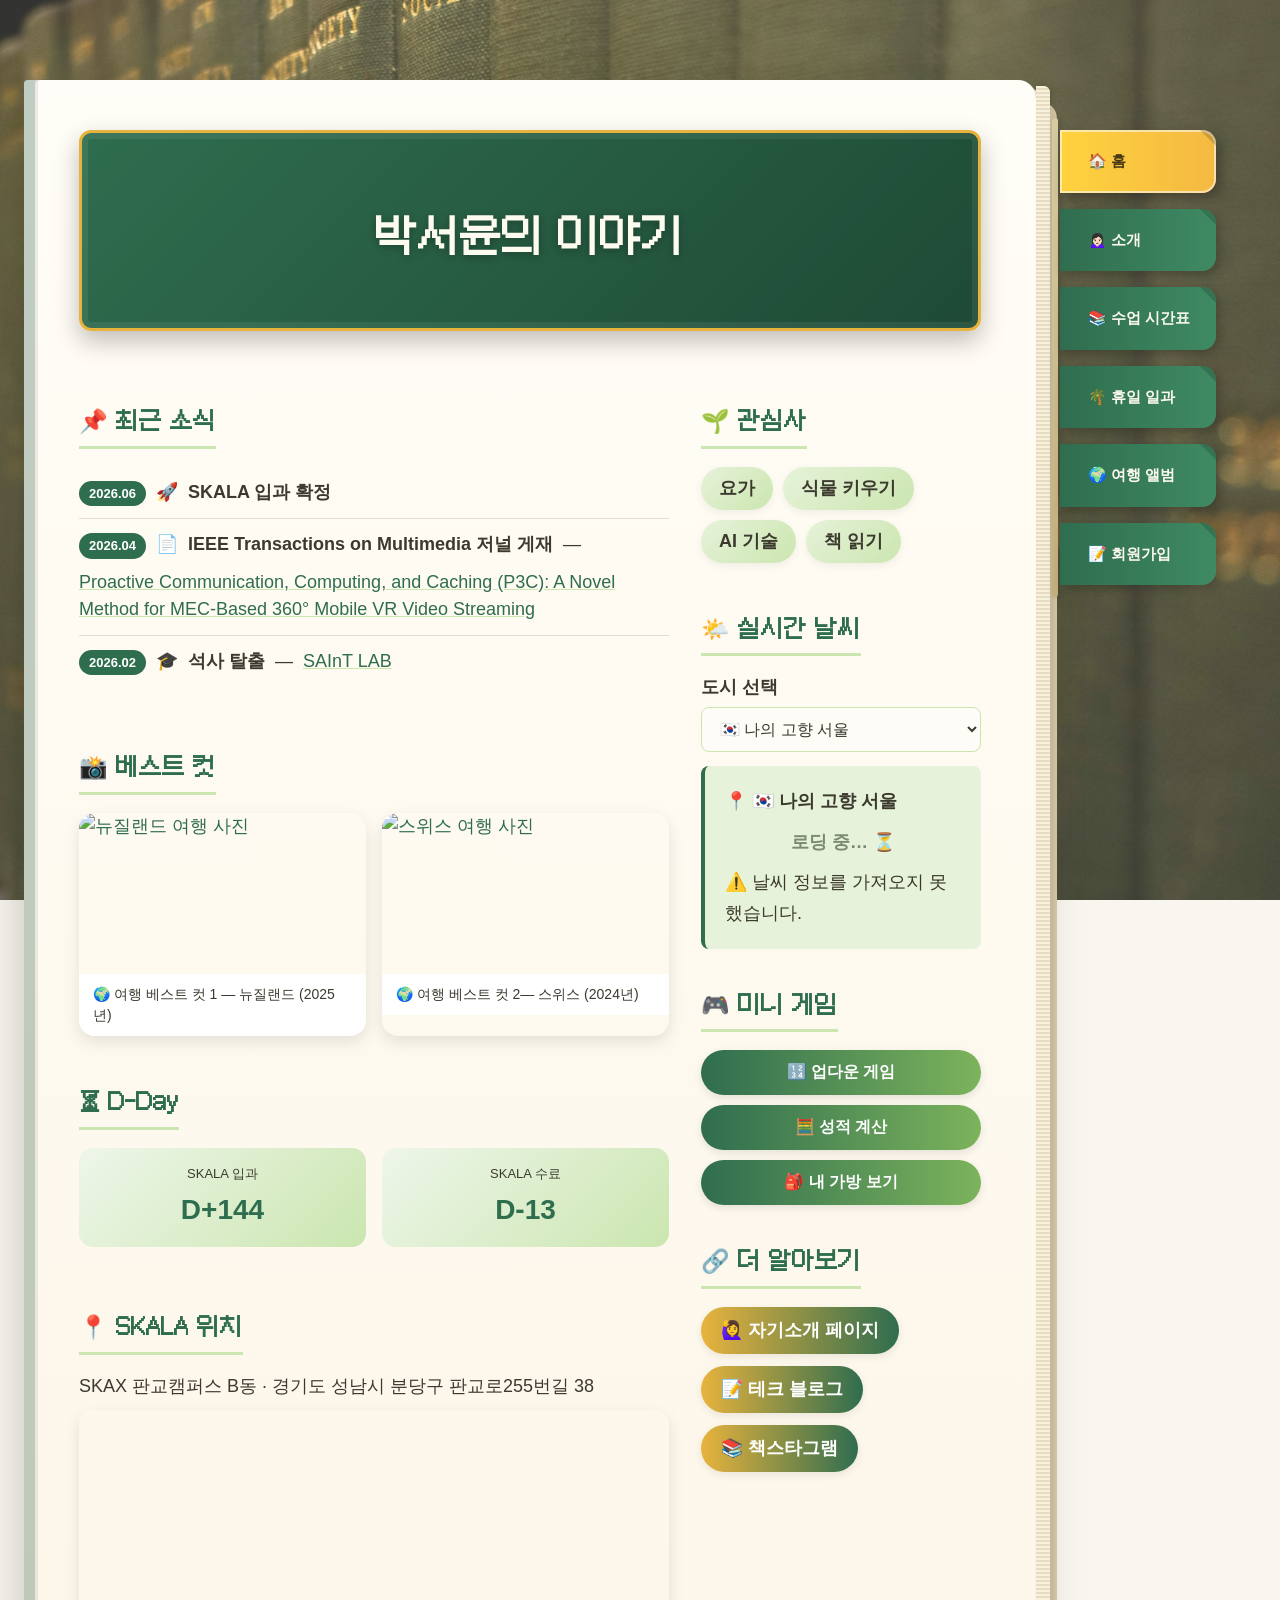
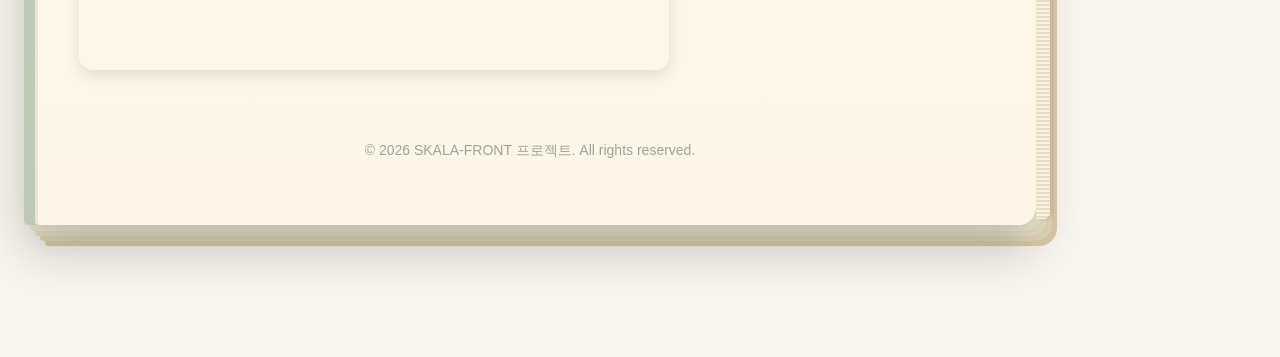
==== html/index.html @ e91c3611 "FEAT" ====
<!DOCTYPE html>
<html lang="ko">
<head>
    <meta charset="UTF-8">
    <meta name="viewport" content="width=device-width, initial-scale=1.0">
    <title>박서윤의 이야기</title>
    <link rel="stylesheet" href="../css/style.css">
</head>
<body>
    <div class="container">
        <div class="book">
            <header class="hub-header book-cover">
                <h1>박서윤의 이야기</h1>
            </header>

            <nav class="book-index">
                <a href="index.html" class="book-tab tab-home active">🏠 홈</a>
                <a href="myProfile.html" class="book-tab">🙍🏻‍♀️ 소개</a>
                <a href="myClass.html" class="book-tab">📚 수업 시간표</a>
                <a href="myHoliday.html" class="book-tab">🌴 휴일 일과</a>
                <a href="myTrip.html" class="book-tab">🌍 여행 앨범</a>
                <a href="signUp.html" class="book-tab">📝 회원가입</a>
            </nav>

        <div class="hub-layout">
            <main class="hub-main">
                <h2>📌 최근 소식</h2>
                <ul class="news-list">
                    <li><span class="news-date">2026.06</span> 🚀 <b>SKALA 입과 확정</b></li>
                    <li><span class="news-date">2026.04</span> 📄 <b>IEEE Transactions on Multimedia 저널 게재</b> — <a href="https://ieeexplore.ieee.org/document/11498430" target="_blank" rel="noopener noreferrer">Proactive Communication, Computing, and Caching (P3C): A Novel Method for MEC-Based 360° Mobile VR Video Streaming</a></li>
                    <li><span class="news-date">2026.02</span> 🎓 <b>석사 탈출</b> — <a href="https://sites.google.com/view/saintlab/home?pli=1" target="_blank" rel="noopener noreferrer">SAInT LAB</a></li>
                </ul>

                <h2>📸 베스트 컷</h2>
                <div class="best-shot-row">
                    <a class="best-shot" href="myTrip.html">
                        <img src="../media/newzeland1.jpeg" alt="뉴질랜드 여행 사진">
                        <span>🌍 여행 베스트 컷 1 — 뉴질랜드 (2025년)</span>
                    </a>
                    <a class="best-shot" href="myTrip.html">
                        <img src="../media/swiss1.jpeg" alt="스위스 여행 사진">
                        <span>🌍 여행 베스트 컷 2— 스위스 (2024년)</span>
                    </a>
                </div>

                <h2>⏳ D-Day</h2>
                <div class="dday-row">
                    <div class="dday-card">
                        <span class="dday-label">SKALA 입과</span>
                        <span class="dday-value" id="dday-start">D+9</span>
                    </div>
                    <div class="dday-card">
                        <span class="dday-label">SKALA 수료</span>
                        <span class="dday-value" id="dday-end">D-148</span>
                    </div>
                </div>

                <h2>📍 SKALA 위치</h2>
                <p class="map-address">SKAX 판교캠퍼스 B동 · 경기도 성남시 분당구 판교로255번길 38</p>
                <div class="map-embed">
                    <iframe src="https://www.google.com/maps/embed?pb=!1m5!3m3!1m2!1s0x357ca7005fecdc9b%3A0xff5ba1946c3c7e22!2zU0sgQVgg7YyQ6rWQ7Lqg7Y287IqkIEI!5e0!3m2!1sko!2skr!4v1784791964083!5m2!1sko!2skr" allowfullscreen="" loading="lazy" referrerpolicy="strict-origin-when-cross-origin"></iframe>
                </div>
            </main>

            <aside class="hub-aside">
                <h2>🌱 관심사</h2>
                <ul class="interest-list">
                    <li>요가</li>
                    <li>식물 키우기</li>
                    <li>AI 기술</li>
                    <li>책 읽기</li>
                </ul>

                <section class="weather-widget">
                    <h2>🌤️ 실시간 날씨</h2>
                    <label for="citySelect">도시 선택</label>
                    <select id="citySelect">
                        <option value="0">🇰🇷 나의 고향 서울</option>
                        <option value="1">🇺🇸 오빠가 있는 시카고</option>
                        <option value="2">🇳🇿 아빠의 청춘이 담긴 뉴질랜드</option>
                    </select>
                    <div id="weather-box" class="notice-box"></div>
                </section>

                <section>
                    <h2>🎮 미니 게임</h2>
                    <div class="mini-game-buttons">
                        <button type="button" class="btn-submit" onclick="startUpDownGame()">🔢 업다운 게임</button>
                        <button type="button" class="btn-submit" onclick="startGrading()">🧮 성적 계산</button>
                        <button type="button" class="btn-submit" onclick="showMyBag()">🎒 내 가방 보기</button>
                    </div>
                </section>

                <h2>🔗 더 알아보기</h2>
                <ul class="link-list">
                    <li><a href="https://seoyunpark.notion.site/2026-SKALA-Seoyun-Park-3571bceb7ca6809a8219f3bc35f498f4?pvs=74" target="_blank" rel="noopener noreferrer">🙋‍♀️ 자기소개 페이지</a></li>
                    <li><a href="https://seoyunpark.notion.site/Seoyun-s-TechBlog-e49e630d8e004eb0978072c9383867eb" target="_blank" rel="noopener noreferrer">📝 테크 블로그</a></li>
                    <li><a href="https://www.instagram.com/book_ashley_dud/" target="_blank" rel="noopener noreferrer">📚 책스타그램</a></li>
                </ul>
            </aside>
        </div>

            <p class="page-footer">© 2026 SKALA-FRONT 프로젝트. All rights reserved.</p>
        </div>
    </div>

    <script src="../script/dday.js"></script>
    <script src="../script/upDown.js"></script>
    <script src="../script/grade.js"></script>
    <script src="../script/bag.js"></script>
    <script type="module" src="../script/realtimeInfo.js"></script>
    <script src="../script/pageTransition.js"></script>
</body>
</html>
---- css/style.css ----
/* ==========================================================================
공용 css
========================================================================== */
@import url('https://cdn.jsdelivr.net/gh/orioncactus/pretendard/dist/web/variable/pretendardvariable-dynamic-subset.css');

@font-face {
    font-family: "Mona12";
    src: url("fonts/Mona12.woff2") format("woff2");
    font-weight: 400;
    font-style: normal;
    font-display: swap;
}

@font-face {
    font-family: "Mona12";
    src: url("fonts/Mona12-Bold.woff2") format("woff2");
    font-weight: 700;
    font-style: normal;
    font-display: swap;
}

@font-face {
    font-family: "Mona12 Text KR";
    src: url("fonts/Mona12TextKR.woff2") format("woff2");
    font-weight: 400;
    font-style: normal;
    font-display: swap;
}

* {
    box-sizing: border-box;
}

body {
    position: relative;
    font-family: 'Pretendard Variable', 'Pretendard', sans-serif;
    line-height: 1.5;
    color: #3c3a2e;
    background-color: #f8f6ee;
    font-size: 18px;
    margin: 0;
    cursor: url("data:image/svg+xml,%3Csvg%20xmlns%3D%27http%3A//www.w3.org/2000/svg%27%20width%3D%2728%27%20height%3D%2728%27%3E%3Ctext%20x%3D%270%27%20y%3D%2722%27%20font-size%3D%2724%27%3E%F0%9F%8C%B1%3C/text%3E%3C/svg%3E") 20 20, auto;
}

body::before {
    content: "";
    position: fixed;
    inset: 0;
    z-index: -1;
    background:
        linear-gradient(rgba(248, 246, 238, 0.2), rgba(248, 246, 238, 0.2)),
        url("../media/background.jpg") center/cover no-repeat;
    filter: saturate(0.9);
}

a,
button,
label,
input,
select,
textarea,
input[type="submit"],
input[type="reset"] {
    cursor: url("data:image/svg+xml,%3Csvg%20xmlns%3D%27http%3A//www.w3.org/2000/svg%27%20width%3D%2728%27%20height%3D%2728%27%3E%3Ctext%20x%3D%270%27%20y%3D%2722%27%20font-size%3D%2724%27%3E%F0%9F%8C%B4%3C/text%3E%3C/svg%3E") 14 14, pointer;
}

.container {
    max-width: 1300px;
    margin: 0 auto;
    padding: 40px 24px 60px;
}

.is-hidden {
    display: none !important;
}

h1 {
    font-family: 'Mona12 Text KR', 'Mona12', 'Pretendard Variable', sans-serif;
    text-align: center;
    font-size: 42px;
    margin-bottom: 36px;
    background: linear-gradient(90deg, #e8b33d, #7cb35c, #2f6d4f);
    -webkit-background-clip: text;
    background-clip: text;
    color: transparent;
}

a {
    color: #2f6d4f;
    text-decoration: underline;
    text-decoration-color: #cbe6b0;
    transition: color 0.2s ease, text-decoration-color 0.2s ease;
}

a:hover {
    color: #1f4d38;
    text-decoration-color: #2f6d4f;
}

/* ==========================================================================
휴일 일정
   ========================================================================== */
.day-section {
    border-radius: 20px;
    padding: 28px 30px;
    margin-bottom: 28px;
    box-shadow: 0 6px 16px rgba(0, 0, 0, 0.08);
}

h2 {
    font-family: 'Mona12 Text KR', 'Mona12', 'Pretendard Variable', sans-serif;
    display: inline-block;
    font-size: 23px;
    color: #2f6d4f;
    border-bottom: 3px solid #cbe6b0;
    padding-bottom: 6px;
    margin-top: 40px;
    margin-bottom: 18px;
}

.day-section h2 {
    display: block;
    color: #3c3a2e;
    border-bottom: none;
    margin-top: 0;
    margin-bottom: 20px;
}

.section-morning {
    background: linear-gradient(135deg, #fdf6dc, #f3e8b8);
}

.section-afternoon {
    background: linear-gradient(135deg, #e6f2d9, #cbe6b0);
}

.section-evening {
    background: linear-gradient(135deg, #2f4a35, #1f3326);
    color: #f3f0e2;
}

.section-evening h2,
.section-evening u {
    color: #e8b33d;
}

/* ==========================================================================
   카드 내부 미니 타임라인
   ========================================================================== */
.timeline {
    position: relative;
    padding-left: 20px;
    border-left: 3px solid rgba(0, 0, 0, 0.15);
}

.section-evening .timeline {
    border-left-color: rgba(255, 255, 255, 0.3);
}

.timeline-item {
    position: relative;
    display: flex;
    flex-wrap: wrap;
    align-items: center;
    gap: 12px;
    margin: 0;
    padding: 10px 0;
}

.timeline-dot {
    position: absolute;
    left: -32px;
    width: 26px;
    height: 26px;
    border-radius: 50%;
    background-color: #f8f6ee;
    display: flex;
    align-items: center;
    justify-content: center;
    font-size: 14px;
    box-shadow: 0 0 0 2px rgba(0, 0, 0, 0.1);
}

.timeline-time {
    flex: 0 0 auto;
    background-color: rgba(255, 255, 255, 0.6);
    color: #3c3a2e;
    font-weight: bold;
    padding: 4px 12px;
    border-radius: 999px;
    font-size: 14px;
}

.section-evening .timeline-time {
    background-color: rgba(255, 255, 255, 0.15);
    color: #e8b33d;
}

.timeline-text {
    flex: 1 1 auto;
    min-width: 0;
}

.reveal-checkbox {
    position: absolute;
    opacity: 0;
    pointer-events: none;
}

.reveal-label {
    position: relative;
    display: inline-flex;
    flex-wrap: wrap;
    align-items: center;
    flex: 1 1 auto;
    min-width: 0;
    max-width: 100%;
    transition: color 0.3s ease;
}

.reveal-underline {
    position: absolute;
    left: 0;
    bottom: -4px;
    width: 100%;
    height: 8px;
    overflow: visible;
}

.reveal-underline-path {
    fill: none;
    stroke: #2f6d4f;
    stroke-width: 2;
    stroke-linecap: round;
    stroke-dasharray: 260;
    stroke-dashoffset: 260;
    transition: stroke-dashoffset 0.9s ease;
}

.reveal-checkbox:checked ~ .day-content .timeline .reveal-underline-path {
    stroke-dashoffset: 0;
}

.reveal-checkbox:checked ~ .day-content .timeline .reveal-label mark {
    color: #2f6d4f;
    font-weight: bold;
}

.day-content {
    display: flex;
    align-items: stretch;
    gap: 20px;
}

.day-main {
    flex: 1 1 auto;
    min-width: 0;
}

.reveal-arrow {
    flex: 1 1 auto;
    min-width: 40px;
    height: 20px;
    align-self: center;
    overflow: visible;
}

.reveal-arrow-line {
    fill: none;
    stroke: #2f6d4f;
    stroke-width: 3;
    stroke-linecap: round;
    stroke-dasharray: 6 5;
    clip-path: inset(0 100% 0 0);
    transition: clip-path 0.9s ease;
    transition-delay: 0.9s;
}

.reveal-arrow-head {
    fill: #2f6d4f;
    opacity: 0;
    transform: scale(0.4);
    transform-origin: 76px 10px;
    transition: opacity 0.3s ease, transform 0.3s ease;
    transition-delay: 1.8s;
}

.reveal-checkbox:checked ~ .day-content .timeline .reveal-arrow-line {
    clip-path: inset(0 0% 0 0);
}

.reveal-checkbox:checked ~ .day-content .timeline .reveal-arrow-head {
    opacity: 1;
    transform: scale(1);
}

.reveal-photo-wrap {
    position: relative;
    flex: 0 0 240px;
    display: flex;
    flex-direction: column;
    gap: 10px;
}

.polaroid-frame {
    display: flex;
    flex: 1 1 0;
    min-width: 0;
    min-height: 0;
    background-color: #fff;
    padding: 8px 8px 20px;
    border-radius: 3px;
    box-shadow: 0 6px 14px rgba(0, 0, 0, 0.2);
}

.reveal-photo {
    display: block;
    flex: 1 1 auto;
    width: 100%;
    height: 100%;
    min-width: 0;
    min-height: 0;
    object-fit: cover;
    filter: blur(12px);
    opacity: 0.7;
    transition: filter 0.5s ease, opacity 0.5s ease;
}

.reveal-checkbox:checked ~ .day-content .reveal-photo-wrap .reveal-photo {
    filter: blur(0);
    opacity: 1;
}

.section-evening .reveal-photo-wrap {
    flex: 0 0 340px;
    flex-direction: row;
}

.reveal-photo-hint {
    position: absolute;
    inset: 0;
    display: flex;
    align-items: center;
    justify-content: center;
    background-color: rgba(0, 0, 0, 0.25);
    color: #fff;
    font-weight: bold;
    font-size: 14px;
    transition: opacity 0.4s ease;
}

.reveal-checkbox:checked ~ .day-content .reveal-photo-wrap .reveal-photo-hint {
    opacity: 0;
    pointer-events: none;
}

mark {
    background-color: #f2d98a;
    color: #3c3a2e;
    padding: 2px 6px;
    border-radius: 6px;
}

.page-footer {
    color: #9aa693;
    font-size: 14px;
    margin-top: 70px;
    text-align: center;
}

.notice-box {
    background-color: #e6f2d9;
    border-left: 4px solid #2f6d4f;
    border-radius: 8px;
    padding: 16px 20px;
    line-height: 1.7;
    color: #3c3a2e;
}

.notice-box p {
    margin: 4px 0;
}

.weather-widget label {
    display: block;
    margin-bottom: 6px;
    font-weight: bold;
}

.weather-widget select {
    margin-bottom: 14px;
    font-family: 'Pretendard Variable', 'Pretendard', sans-serif;
}

.weather-widget #weather-box {
    font-family: 'Pretendard Variable', 'Pretendard', sans-serif;
}

.weather-loading {
    font-family: 'Pretendard Variable', 'Pretendard', sans-serif;
    font-weight: bold;
    color: #7c8a74;
    text-align: center;
    padding: 6px 0;
}

/* ==========================================================================
   프로필 페이지
   ========================================================================== */
.lead {
    text-align: center;
    color: #7c8a74;
    margin-bottom: 10px;
}

.profile-layout {
    display: flex;
    align-items: flex-start;
    gap: 40px;
}

.profile-sidebar {
    flex: 0 0 280px;
    position: sticky;
    top: 24px;
}

.profile-sidebar h2 {
    font-size: 19px;
    margin-top: 30px;
}

.profile-main {
    flex: 1 1 auto;
    min-width: 0;
}

.profile-photo {
    display: block;
    width: 260px;
    height: 260px;
    object-fit: cover;
    border-radius: 50%;
    margin: 0 auto 24px;
    border: 6px solid #fff;
    box-shadow: 0 8px 20px rgba(0, 0, 0, 0.14);
}

.education-list dt {
    display: inline-block;
    font-size: 14px;
    font-weight: bold;
    color: #fff;
    background-color: #2f6d4f;
    padding: 4px 12px;
    border-radius: 999px;
    margin-top: 18px;
}

.education-list dd {
    margin: 8px 0 0;
    padding: 12px 16px;
    background-color: #eef6ea;
    border-left: 4px solid #2f6d4f;
    border-radius: 8px;
    color: #3c3a2e;
}

.link-list {
    list-style: none;
    display: flex;
    flex-wrap: wrap;
    gap: 12px;
    padding: 0;
    margin: 0 0 10px;
}

.link-list a {
    display: inline-block;
    padding: 10px 20px;
    border-radius: 999px;
    background: linear-gradient(90deg, #e8b33d, #2f6d4f);
    color: #fff;
    font-weight: bold;
    text-decoration: none;
    box-shadow: 0 3px 8px rgba(0, 0, 0, 0.08);
    transition: opacity 0.2s ease, transform 0.2s ease;
}

.link-list a:hover {
    opacity: 0.9;
    transform: translateY(-2px);
}

.food-list {
    list-style: none;
    display: flex;
    flex-wrap: wrap;
    gap: 10px;
    padding: 0;
    margin: 0 0 10px;
}

.food-list li {
    background: linear-gradient(135deg, #fdf3d8, #f5e2a8);
    padding: 8px 18px;
    border-radius: 999px;
    font-weight: bold;
    box-shadow: 0 3px 8px rgba(0, 0, 0, 0.06);
}

.interest-list {
    list-style: none;
    display: flex;
    flex-wrap: wrap;
    gap: 10px;
    padding: 0;
    margin: 0 0 10px;
}

.interest-list li {
    background: linear-gradient(135deg, #e6f2d9, #cbe6b0);
    padding: 8px 18px;
    border-radius: 999px;
    font-weight: bold;
    box-shadow: 0 3px 8px rgba(0, 0, 0, 0.06);
}

.goal-list {
    list-style: none;
    counter-reset: goal-counter;
    padding: 0;
    margin: 0 0 10px;
}

.goal-list li {
    counter-increment: goal-counter;
    position: relative;
    padding: 12px 16px 12px 50px;
    margin-bottom: 10px;
    background: linear-gradient(135deg, #e6f2d9, #cbe6b0);
    border-radius: 14px;
    box-shadow: 0 3px 8px rgba(0, 0, 0, 0.06);
}

.goal-list li::before {
    content: counter(goal-counter);
    position: absolute;
    left: 14px;
    top: 50%;
    transform: translateY(-50%);
    width: 26px;
    height: 26px;
    border-radius: 50%;
    background-color: #2f6d4f;
    color: #fff;
    display: flex;
    align-items: center;
    justify-content: center;
    font-size: 14px;
    font-weight: bold;
}

.trait-list dt {
    font-size: 20px;
    font-weight: bold;
    color: #2f6d4f;
    margin-top: 18px;
}

.trait-list dd {
    margin: 6px 0 0;
    padding: 12px 16px;
    background-color: #eef6ea;
    border-left: 4px solid #2f6d4f;
    border-radius: 8px;
    color: #3c3a2e;
}

/* ==========================================================================
   강의 시간표 (table)
   ========================================================================== */
.table-wrap {
    overflow-x: auto;
    margin-bottom: 20px;
}

table {
    width: 100%;
    min-width: 560px;
    border-collapse: collapse;
    border-radius: 14px;
    overflow: hidden;
    box-shadow: 0 6px 16px rgba(0, 0, 0, 0.08);
}

thead th {
    background-color: #2f6d4f;
    color: #fff;
    padding: 14px;
    font-size: 16px;
}

tbody th {
    background-color: #eef6ea;
    color: #2f6d4f;
}

tbody td,
tbody th {
    padding: 14px;
    text-align: center;
    border: 1px solid #dce6d5;
}

tbody tr:nth-child(odd) {
    background-color: #ffffff;
}

/* 1분 = 1px 비율로 실제 강의 시간 길이만큼 행 높이를 배분 */
.duration-60 {
    height: 60px;
}

.duration-120 {
    height: 120px;
}

.duration-150 {
    height: 150px;
}

tbody tr:nth-child(even) {
    background-color: #f8f6ee;
}

.lunch-cell {
    background: linear-gradient(135deg, #fdf3d8, #f5e2a8);
    font-weight: bold;
}

.lecture-cell {
    background-color: #e6f2d9;
    font-weight: bold;
}

/* ==========================================================================
   회원가입 폼
   ========================================================================== */
fieldset {
    border: 1px solid #cbe6b0;
    border-radius: 14px;
    padding: 20px 24px;
    margin-bottom: 24px;
    background-color: #ffffff;
}

legend {
    padding: 0 10px;
    font-weight: bold;
    font-size: 18px;
    color: #2f6d4f;
}

fieldset p {
    margin: 14px 0;
}

form label {
    color: #3c3a2e;
}

input[type="text"],
input[type="email"],
input[type="password"],
input[type="date"],
select,
textarea {
    display: block;
    width: 100%;
    max-width: 420px;
    padding: 12px 14px;
    border: 1px solid #cbe6b0;
    border-radius: 8px;
    font-family: inherit;
    font-size: 16px;
    background-color: #fdfcf7;
    color: #3c3a2e;
}

input.email-inline,
select.email-inline {
    display: inline-block;
    width: 150px;
    max-width: none;
    vertical-align: middle;
}

select.email-inline {
    width: 160px;
}

input:focus,
select:focus,
textarea:focus {
    outline: none;
    border-color: #2f6d4f;
    box-shadow: 0 0 0 3px rgba(47, 109, 79, 0.15);
}

textarea {
    display: block;
    width: 100%;
    max-width: 480px;
    resize: vertical;
}

input[type="checkbox"],
input[type="radio"] {
    accent-color: #2f6d4f;
    margin-right: 4px;
}

input[type="color"] {
    width: 60px;
    height: 36px;
    padding: 2px;
    border: 1px solid #cbe6b0;
    border-radius: 8px;
    background: none;
    vertical-align: middle;
}

form small {
    color: #7c8a74;
    font-size: 13px;
}

.field-validation-msg {
    display: inline-block;
    font-size: 13px;
    font-weight: bold;
}

.field-validation-msg.field-valid {
    color: #2f6d4f;
}

.field-validation-msg.field-invalid {
    color: #c0392b;
}

.password-field {
    position: relative;
    display: block;
    max-width: 420px;
    width: 100%;
}

.password-field input {
    padding-right: 44px;
}

.password-toggle {
    position: absolute;
    right: 6px;
    top: 50%;
    transform: translateY(-50%);
    background: none;
    border: none;
    line-height: 1;
    padding: 4px;
}

.password-toggle img {
    display: block;
    width: 20px;
    height: 20px;
}
.password-toggle img.icon-eye {
    margin-right: 11px;
}

.password-toggle img.icon-noeye {
    width: 42px;
    height: 42px;
}

.form-actions {
    display: flex;
    gap: 12px;
    margin-top: 10px;
}

.btn-submit,
.btn-reset {
    padding: 12px 28px;
    border: none;
    border-radius: 999px;
    font-weight: bold;
    font-size: 16px;
    transition: background-color 0.25s ease, opacity 0.25s ease, transform 0.2s ease;
}

.mini-game-buttons {
    display: flex;
    flex-direction: column;
    gap: 10px;
}

.mini-game-buttons .btn-submit {
    width: 100%;
}

.btn-submit {
    background: linear-gradient(90deg, #2f6d4f, #7cb35c);
    color: #fff;
    box-shadow: 0 3px 8px rgba(0, 0, 0, 0.1);
}

.btn-submit:hover {
    opacity: 0.9;
    transform: translateY(-2px);
}

.btn-reset {
    background-color: #f0ede0;
    color: #7c8a74;
}

.btn-reset:hover {
    background-color: #e6e2d0;
}

/* ==========================================================================
   여행 앨범
   ========================================================================== */
.bgm {
    display: block;
    width: 100%;
    max-width: 420px;
    margin: 0 auto 30px;
}

.trip-columns {
    display: grid;
    grid-template-columns: repeat(2, 1fr);
    gap: 20px;
    margin-bottom: 28px;
}

.trip-album {
    background-color: #ffffff;
    border-radius: 20px;
    padding: 18px 18px 22px;
    box-shadow: 0 6px 16px rgba(0, 0, 0, 0.08);
    transition: transform 0.3s ease, box-shadow 0.3s ease;
}

.trip-album:hover {
    transform: translateY(-8px);
    box-shadow: 0 16px 30px rgba(0, 0, 0, 0.18);
}

.trip-album h2 {
    margin-top: 0;
    font-size: 20px;
}

.trip-album .carousel-arrow {
    width: 34px;
    height: 34px;
    font-size: 18px;
}

.carousel {
    position: relative;
}

.carousel-radio {
    position: absolute;
    opacity: 0;
    pointer-events: none;
}

.carousel-viewport {
    aspect-ratio: 4 / 3;
    overflow: hidden;
    border-radius: 14px;
}

.carousel-track {
    display: flex;
    height: 100%;
    transition: transform 0.4s ease;
}

.carousel-slide {
    position: relative;
    flex: 0 0 100%;
    height: 100%;
    display: block;
}

.carousel-slide img {
    width: 100%;
    height: 100%;
    object-fit: cover;
    display: block;
    transition: transform 0.3s ease;
}

.carousel-slide:hover img {
    transform: scale(1.05);
}

.carousel-slide::after {
    content: "🔍 크게 보기";
    position: absolute;
    right: 10px;
    bottom: 10px;
    padding: 4px 10px;
    border-radius: 999px;
    background-color: rgba(20, 20, 15, 0.55);
    color: #fff;
    font-size: 12px;
    opacity: 0.85;
    transition: opacity 0.2s ease, transform 0.2s ease;
    pointer-events: none;
}

.carousel-slide:hover::after {
    opacity: 1;
    transform: translateY(-2px);
}

.carousel-radio:nth-of-type(1):checked ~ .carousel-viewport .carousel-track {
    transform: translateX(0%);
}

.carousel-radio:nth-of-type(2):checked ~ .carousel-viewport .carousel-track {
    transform: translateX(-100%);
}

.carousel-radio:nth-of-type(3):checked ~ .carousel-viewport .carousel-track {
    transform: translateX(-200%);
}

.carousel-radio:nth-of-type(4):checked ~ .carousel-viewport .carousel-track {
    transform: translateX(-300%);
}

.carousel-radio:nth-of-type(5):checked ~ .carousel-viewport .carousel-track {
    transform: translateX(-400%);
}

.carousel-nav {
    display: none;
    position: absolute;
    top: 0;
    left: 0;
    right: 0;
    bottom: 0;
    align-items: center;
    justify-content: space-between;
    padding: 0 20px;
    pointer-events: none;
}

.carousel-radio:nth-of-type(1):checked ~ .carousel-nav:nth-of-type(1),
.carousel-radio:nth-of-type(2):checked ~ .carousel-nav:nth-of-type(2),
.carousel-radio:nth-of-type(3):checked ~ .carousel-nav:nth-of-type(3),
.carousel-radio:nth-of-type(4):checked ~ .carousel-nav:nth-of-type(4),
.carousel-radio:nth-of-type(5):checked ~ .carousel-nav:nth-of-type(5) {
    display: flex;
}

.carousel-arrow {
    pointer-events: auto;
    width: 42px;
    height: 42px;
    flex: 0 0 auto;
    border-radius: 50%;
    background-color: rgba(255, 255, 255, 0.85);
    color: #2f6d4f;
    display: flex;
    align-items: center;
    justify-content: center;
    font-size: 22px;
    font-weight: bold;
    box-shadow: 0 3px 8px rgba(0, 0, 0, 0.18);
    transition: transform 0.2s ease, background-color 0.2s ease, color 0.2s ease;
}

.carousel-arrow:hover {
    background-color: #2f6d4f;
    color: #fff;
    transform: scale(1.1);
}

.carousel-dots {
    display: flex;
    justify-content: center;
    gap: 8px;
    padding: 14px 0 2px;
}

.carousel-dot {
    width: 9px;
    height: 9px;
    border-radius: 50%;
    background-color: #dce6d5;
    transition: background-color 0.2s ease, transform 0.2s ease;
}

.carousel-radio:nth-of-type(1):checked ~ .carousel-dots .carousel-dot:nth-of-type(1),
.carousel-radio:nth-of-type(2):checked ~ .carousel-dots .carousel-dot:nth-of-type(2),
.carousel-radio:nth-of-type(3):checked ~ .carousel-dots .carousel-dot:nth-of-type(3),
.carousel-radio:nth-of-type(4):checked ~ .carousel-dots .carousel-dot:nth-of-type(4),
.carousel-radio:nth-of-type(5):checked ~ .carousel-dots .carousel-dot:nth-of-type(5) {
    background-color: #2f6d4f;
    transform: scale(1.3);
}

.lightbox {
    display: none;
    position: fixed;
    inset: 0;
    background-color: rgba(20, 20, 15, 0.88);
    z-index: 100;
    align-items: center;
    justify-content: center;
    padding: 40px;
    text-decoration: none;
}

.lightbox:target {
    display: flex;
}

.lightbox-content {
    display: flex;
    align-items: center;
    gap: 28px;
    max-width: 90vw;
    max-height: 85vh;
}

.lightbox-content img {
    flex: 1 1 auto;
    min-width: 0;
    max-width: 65vw;
    max-height: 85vh;
    border-radius: 12px;
    box-shadow: 0 10px 40px rgba(0, 0, 0, 0.5);
    object-fit: contain;
}

.postit {
    flex: 0 0 240px;
    background-color: #fff6b8;
    padding: 18px 16px 22px;
    box-shadow: 3px 6px 16px rgba(0, 0, 0, 0.4);
    transform: rotate(-3deg);
    position: relative;
    max-height: 85vh;
    overflow-y: auto;
}

.postit::before {
    content: "";
    position: absolute;
    top: -12px;
    left: 50%;
    width: 64px;
    height: 22px;
    background-color: rgba(255, 255, 255, 0.5);
    border: 1px solid rgba(255, 255, 255, 0.7);
    transform: translateX(-50%) rotate(-4deg);
}

.postit-text {
    font-family: 'Mona12 Text KR', 'Mona12', 'Pretendard Variable', sans-serif;
    font-size: 16px;
    font-weight: bold;
    color: #4a3a12;
    text-align: center;
    margin: 4px 0 14px;
}

.postit-map {
    border-radius: 4px;
    overflow: hidden;
    box-shadow: 0 2px 8px rgba(0, 0, 0, 0.25);
}

.postit-map iframe {
    display: block;
    width: 100%;
    height: 150px;
    border: 0;
}

.postit-desc {
    font-family: 'Mona12 Text KR', 'Mona12', 'Pretendard Variable', sans-serif;
    font-size: 13px;
    line-height: 1.6;
    color: #4a3a12;
    margin: 14px 0 0;
}

.lightbox-close {
    position: absolute;
    top: 24px;
    right: 32px;
    width: 44px;
    height: 44px;
    border-radius: 50%;
    background-color: rgba(255, 255, 255, 0.15);
    color: #fff;
    display: flex;
    align-items: center;
    justify-content: center;
    font-size: 20px;
}

.lightbox-close:hover {
    background-color: rgba(255, 255, 255, 0.3);
}

.trip-video {
    text-align: center;
    margin-bottom: 20px;
}

.trip-video video {
    width: 100%;
    max-width: 480px;
    border-radius: 14px;
    box-shadow: 0 6px 16px rgba(0, 0, 0, 0.1);
}

/* ==========================================================================
   박서윤의 이야기 (index.html)
   ========================================================================== */
@keyframes fadeInUp {
    from {
        opacity: 0;
        transform: translateY(16px);
    }

    to {
        opacity: 1;
        transform: translateY(0);
    }
}

.hub-header h1 {
    animation: fadeInUp 0.8s ease both;
}

.book {
    position: relative;
    background: linear-gradient(180deg, #fffdf7, #fdf6e8);
    border-radius: 4px 18px 18px 4px;
    box-shadow:
        0 24px 50px rgba(0, 0, 0, 0.22),
        inset 11px 0 0 rgba(47, 109, 79, 0.24),
        inset 14px 0 0 rgba(0, 0, 0, 0.07),
        6px 6px 0 0 #f3ecd8,
        11px 11px 0 0 #ece2c9,
        16px 16px 0 0 #e4d8ba,
        21px 21px 0 0 #dccca8;
    padding: 50px 55px;
    margin: 40px 220px 72px 0;
}

.book::after {
    content: "";
    position: absolute;
    top: 6px;
    right: -14px;
    bottom: 6px;
    width: 14px;
    background: repeating-linear-gradient(180deg, #f7f1de 0px, #f7f1de 2px, #e7dcc0 2px, #e7dcc0 4px);
    border-radius: 0 6px 6px 0;
    box-shadow: 2px 0 4px rgba(0, 0, 0, 0.12);
}

.book .hub-header {
    text-align: center;
}

.book-title-plate {
    background: linear-gradient(135deg, #eef6ea, #e2eed9);
    border-radius: 12px;
    padding: 28px 30px;
    margin-bottom: 34px;
    text-align: center;
}

.book-cover {
    background: linear-gradient(135deg, #2f6d4f, #1e4a35);
    color: #fdfaf0;
    border: 3px solid #e8b33d;
    border-radius: 12px;
    padding: 46px 30px;
    margin-bottom: 34px;
    text-align: center;
    box-shadow: inset 0 0 0 6px rgba(255, 255, 255, 0.07), 0 10px 24px rgba(0, 0, 0, 0.25);
}

.book-cover h1 {
    background: none;
    -webkit-background-clip: initial;
    background-clip: initial;
    color: #fdfaf0;
    text-shadow: 0 2px 8px rgba(0, 0, 0, 0.3);
    margin-bottom: 12px;
}

.book-index {
    position: absolute;
    top: 50px;
    left: 100%;
    margin-left: 24px;
    display: flex;
    flex-direction: column;
    gap: 16px;
    z-index: 5;
}

.book-index::before {
    content: "";
    position: absolute;
    top: -12px;
    bottom: -12px;
    left: -8px;
    width: 6px;
    background: linear-gradient(180deg, #d8cba0, #c2ae7c);
    border-radius: 4px;
    box-shadow: 2px 0 6px rgba(0, 0, 0, 0.18);
}

.book-tab {
    position: relative;
    display: block;
    padding: 20px 26px 20px 28px;
    background: linear-gradient(90deg, #2f6d4f, #3f8a63);
    color: #fdfaf0;
    font-weight: bold;
    font-size: 15px;
    text-decoration: none;
    border-radius: 0 14px 14px 0;
    box-shadow: 3px 4px 10px rgba(0, 0, 0, 0.22);
    white-space: nowrap;
    transition: transform 0.25s ease, box-shadow 0.25s ease;
}

.book-tab::after {
    content: "";
    position: absolute;
    top: 0;
    right: 0;
    width: 0;
    height: 0;
    border-style: solid;
    border-width: 0 16px 16px 0;
    border-color: transparent rgba(0, 0, 0, 0.16) transparent transparent;
    border-radius: 0 14px 0 0;
}

.book-tab:hover {
    transform: translateX(10px);
    box-shadow: 5px 7px 14px rgba(0, 0, 0, 0.28);
}

.book-tab.tab-home {
    background: linear-gradient(90deg, #e8b33d, #d99a2b);
    color: #2f4a35;
}

.book-tab.active {
    background: linear-gradient(90deg, #ffd23f, #f4b942);
    color: #4a3a12;
    box-shadow: 4px 5px 12px rgba(0, 0, 0, 0.3), inset 0 0 0 2px rgba(255, 255, 255, 0.55);
}

.hub-layout {
    display: flex;
    align-items: flex-start;
    gap: 32px;
}

.hub-main {
    flex: 1 1 auto;
    min-width: 0;
}

.hub-aside {
    flex: 0 0 280px;
}

.best-shot {
    display: block;
    border-radius: 16px;
    overflow: hidden;
    text-decoration: none;
    box-shadow: 0 6px 16px rgba(0, 0, 0, 0.1);
    transition: transform 0.3s ease, box-shadow 0.3s ease;
}

.best-shot:hover {
    transform: translateY(-6px);
    box-shadow: 0 12px 26px rgba(0, 0, 0, 0.18);
}

.best-shot img {
    display: block;
    width: 100%;
    aspect-ratio: 16 / 9;
    object-fit: cover;
}

.best-shot span {
    display: block;
    padding: 10px 14px;
    background-color: #ffffff;
    color: #3c3a2e;
    font-size: 14px;
}

.best-shot-row {
    display: flex;
    gap: 16px;
    margin-bottom: 10px;
}

.best-shot-row .best-shot {
    flex: 1 1 0;
    min-width: 0;
}

.news-list {
    list-style: none;
    padding: 0;
    margin: 0 0 24px;
}

.news-list li {
    display: flex;
    align-items: baseline;
    flex-wrap: wrap;
    gap: 10px;
    padding: 12px 0;
    border-bottom: 1px solid #e6ded2;
}

.news-list li a {
    min-width: 0;
}

.news-list li:last-child {
    border-bottom: none;
}

.news-date {
    flex: 0 0 auto;
    font-size: 13px;
    font-weight: bold;
    color: #fff;
    background-color: #2f6d4f;
    padding: 3px 10px;
    border-radius: 999px;
}

.dday-row {
    display: flex;
    gap: 16px;
    margin-bottom: 24px;
}

.dday-card {
    flex: 1 1 0;
    background: linear-gradient(135deg, #eef6ea, #cbe6b0);
    border-radius: 14px;
    padding: 16px;
    text-align: center;
}

.dday-label {
    display: block;
    font-size: 13px;
    color: #3c3a2e;
    margin-bottom: 6px;
}

.dday-value {
    display: block;
    font-size: 28px;
    font-weight: bold;
    color: #2f6d4f;
}

.map-address {
    color: #3c3a2e;
    margin: 0 0 10px;
}

.map-embed {
    border-radius: 14px;
    overflow: hidden;
    box-shadow: 0 6px 16px rgba(0, 0, 0, 0.1);
}

.map-embed iframe {
    display: block;
    width: 100%;
    height: 260px;
    border: 0;
}

/* ==========================================================================
   반응형 (중간 폭: 책 인덱스 여백 때문에 2단 레이아웃이 좁아지는 구간)
   ========================================================================== */
@media (max-width: 1100px) {
    .hub-layout,
    .profile-layout {
        flex-direction: column;
        gap: 24px;
    }

    .hub-main,
    .hub-aside,
    .profile-main,
    .profile-sidebar {
        width: 100%;
    }

    .profile-sidebar {
        position: static;
    }

    .day-content {
        flex-direction: column;
    }

    .reveal-arrow {
        display: none;
    }

    .reveal-photo-wrap,
    .section-evening .reveal-photo-wrap {
        flex: 0 0 auto;
        flex-direction: row;
        height: 180px;
    }
}

/* ==========================================================================
   반응형
   ========================================================================== */
@media (max-width: 768px) {
    .container {
        padding: 24px 14px 40px;
    }

    h1 {
        font-size: 32px;
    }

    .day-section {
        padding: 20px 18px;
    }

    .lightbox-content {
        flex-direction: column;
        max-height: 90vh;
        overflow-y: auto;
    }

    .lightbox-content img {
        max-width: 80vw;
        max-height: 45vh;
    }

    .postit {
        flex: 0 0 auto;
        width: 80vw;
        transform: rotate(-1deg);
    }

    .form-actions {
        flex-direction: column;
    }

    .form-actions .btn-submit,
    .form-actions .btn-reset {
        width: 100%;
    }

    .timeline-item {
        flex-wrap: wrap;
        gap: 6px;
    }

    .day-content {
        flex-direction: column;
    }

    .reveal-arrow {
        display: none;
    }

    .reveal-photo-wrap,
    .section-evening .reveal-photo-wrap {
        flex: 0 0 auto;
        flex-direction: row;
        height: 180px;
    }

    .profile-layout {
        flex-direction: column;
        gap: 10px;
    }

    .profile-sidebar {
        position: static;
        flex: 1 1 auto;
        width: 100%;
    }

    .profile-main {
        width: 100%;
    }

    .trip-columns {
        grid-template-columns: 1fr;
    }

    .book {
        margin-right: 0;
        margin-bottom: 40px;
        padding: 40px 28px;
        box-shadow:
            0 16px 34px rgba(0, 0, 0, 0.2),
            inset 8px 0 0 rgba(47, 109, 79, 0.24),
            4px 4px 0 0 #f3ecd8,
            8px 8px 0 0 #ece2c9;
    }

    .book::after {
        display: none;
    }

    .book-index {
        position: static;
        flex-direction: row;
        flex-wrap: wrap;
        justify-content: center;
        margin-top: 20px;
        margin-bottom: 30px;
        margin-left: 0;
        left: auto;
        top: auto;
    }

    .book-index::before {
        display: none;
    }

    .book-tab {
        border-radius: 999px;
    }

    .book-tab::after {
        display: none;
    }

    .book-cover {
        padding: 34px 22px;
    }

    .hub-layout {
        flex-direction: column;
        gap: 10px;
    }

    .hub-main {
        width: 100%;
    }

    .hub-aside {
        flex: 1 1 auto;
        width: 100%;
    }

    .dday-row,
    .best-shot-row {
        flex-direction: column;
    }

    .best-shot-row .best-shot {
        flex: 1 1 auto;
    }
}

/* ==========================================================================
   페이지 전환 (챕터 이동) 오버레이
   ========================================================================== */
.page-transition-overlay {
    position: fixed;
    inset: 0;
    background: rgba(253, 250, 240, 0.97);
    display: flex;
    flex-direction: column;
    align-items: center;
    justify-content: center;
    gap: 18px;
    z-index: 999;
    opacity: 0;
    visibility: hidden;
    pointer-events: none;
    transition: opacity 0.4s ease, visibility 0.4s ease;
}

.page-transition-overlay.show {
    opacity: 1;
    visibility: visible;
    pointer-events: auto;
}

.page-transition-overlay img {
    width: 200px;
    filter: drop-shadow(0 8px 16px rgba(0, 0, 0, 0.15));
}

.transition-text {
    display: flex;
    font-family: 'Mona12 Text KR', 'Mona12', 'Pretendard Variable', sans-serif;
    font-size: 20px;
    font-weight: bold;
    color: #2f6d4f;
    letter-spacing: 1px;
    margin: 0;
}

.transition-text span {
    display: inline-block;
    animation: waveText 1.1s ease-in-out infinite;
}

@keyframes waveText {

    0%,
    60%,
    100% {
        transform: translateY(0);
    }

    30% {
        transform: translateY(-10px);
    }
}
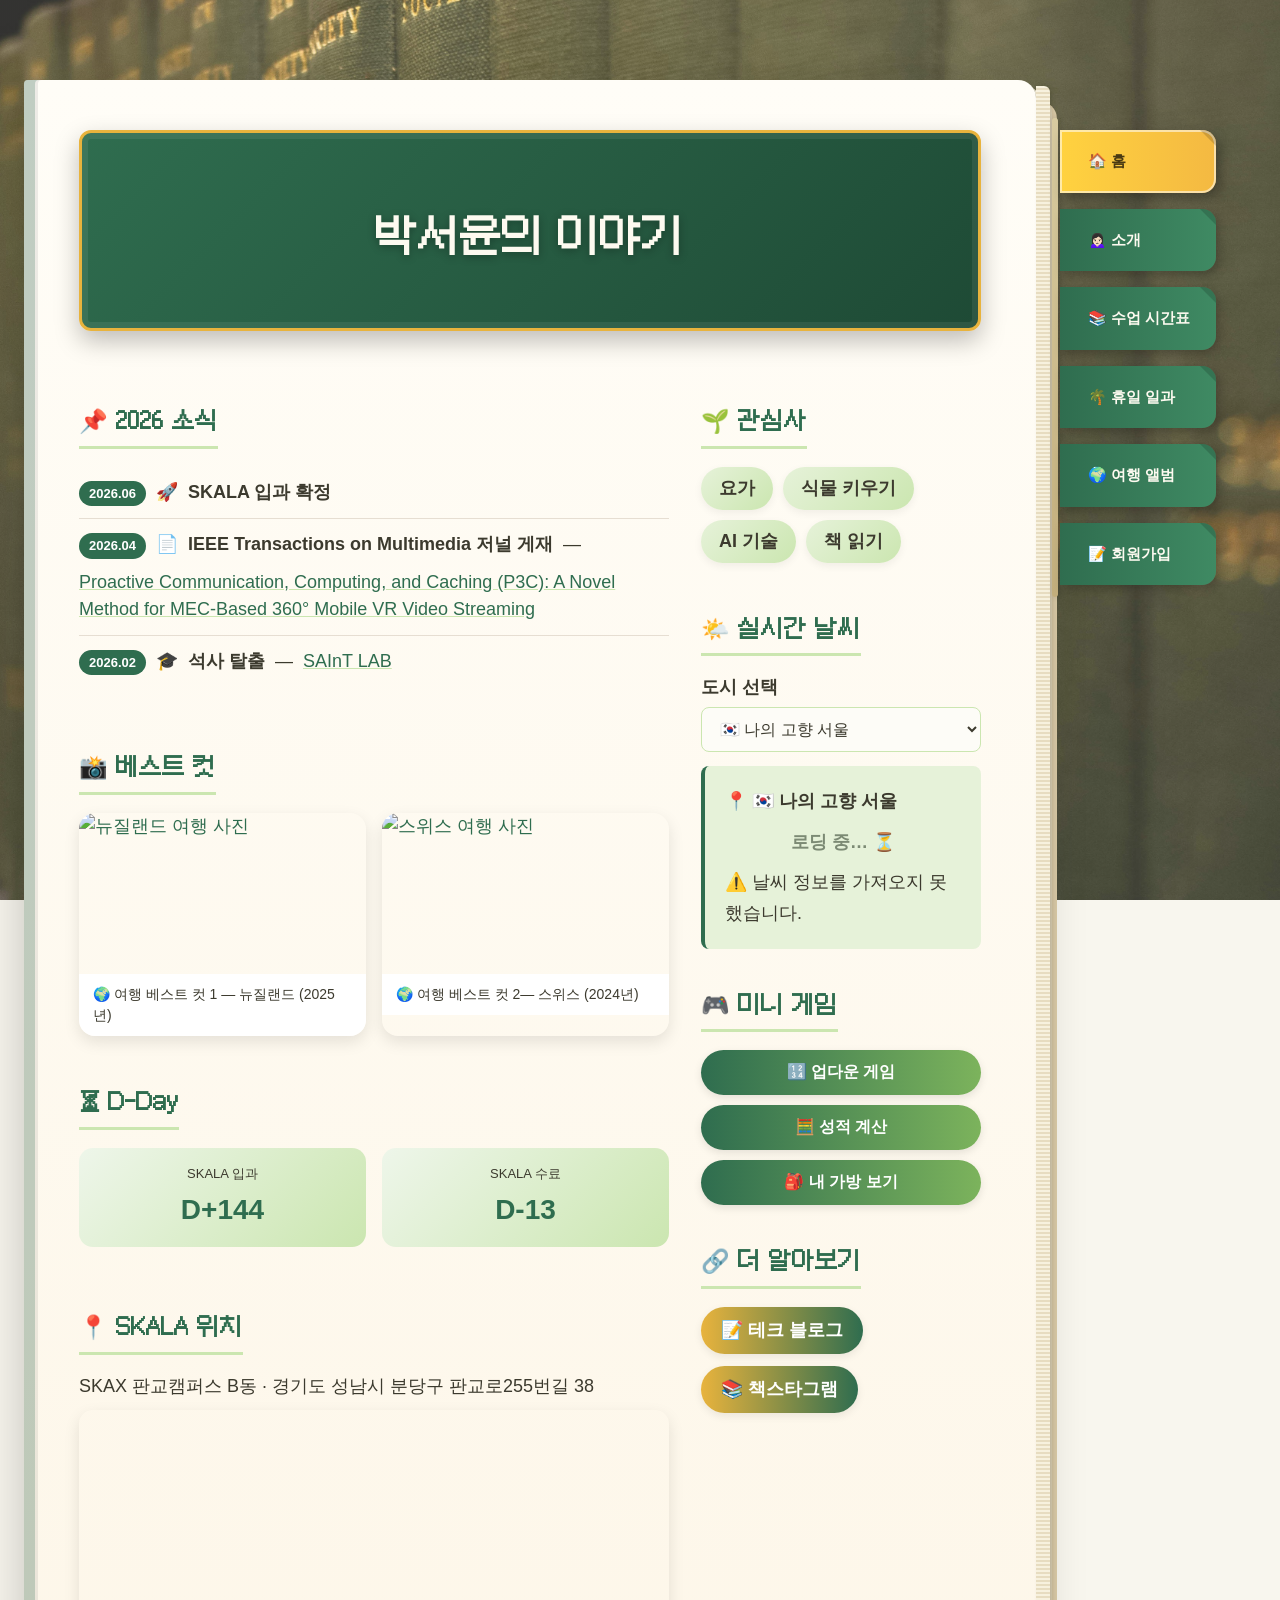
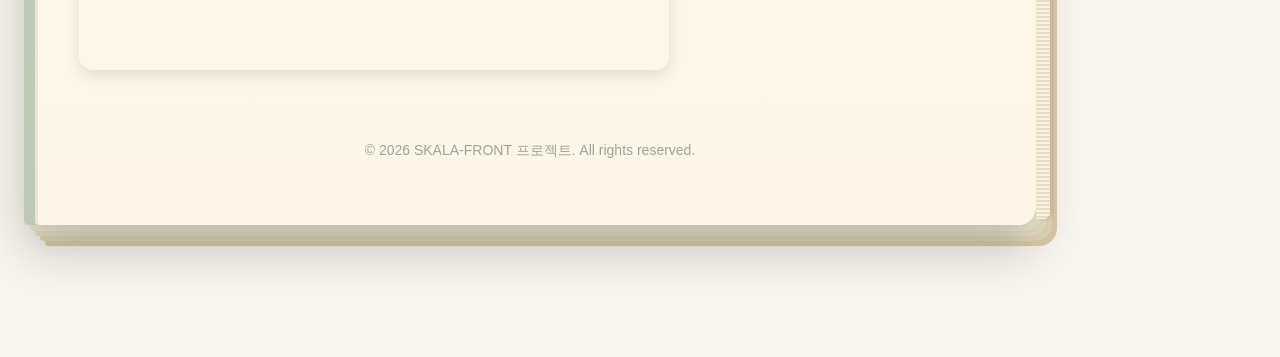
==== commit dd964fd1: "final" ====
--- a/html/index.html
+++ b/html/index.html
@@ -24,7 +24,7 @@
 
         <div class="hub-layout">
             <main class="hub-main">
-                <h2>📌 최근 소식</h2>
+                <h2>📌 2026 소식</h2>
                 <ul class="news-list">
                     <li><span class="news-date">2026.06</span> 🚀 <b>SKALA 입과 확정</b></li>
                     <li><span class="news-date">2026.04</span> 📄 <b>IEEE Transactions on Multimedia 저널 게재</b> — <a href="https://ieeexplore.ieee.org/document/11498430" target="_blank" rel="noopener noreferrer">Proactive Communication, Computing, and Caching (P3C): A Novel Method for MEC-Based 360° Mobile VR Video Streaming</a></li>
@@ -93,7 +93,6 @@
 
                 <h2>🔗 더 알아보기</h2>
                 <ul class="link-list">
-                    <li><a href="https://seoyunpark.notion.site/2026-SKALA-Seoyun-Park-3571bceb7ca6809a8219f3bc35f498f4?pvs=74" target="_blank" rel="noopener noreferrer">🙋‍♀️ 자기소개 페이지</a></li>
                     <li><a href="https://seoyunpark.notion.site/Seoyun-s-TechBlog-e49e630d8e004eb0978072c9383867eb" target="_blank" rel="noopener noreferrer">📝 테크 블로그</a></li>
                     <li><a href="https://www.instagram.com/book_ashley_dud/" target="_blank" rel="noopener noreferrer">📚 책스타그램</a></li>
                 </ul>
--- a/css/style.css
+++ b/css/style.css
@@ -212,7 +212,7 @@
     display: inline-flex;
     flex-wrap: wrap;
     align-items: center;
-    flex: 1 1 auto;
+    flex: 0 1 auto;
     min-width: 0;
     max-width: 100%;
     transition: color 0.3s ease;
@@ -1051,9 +1051,13 @@
     min-width: 0;
     max-width: 65vw;
     max-height: 85vh;
-    border-radius: 12px;
-    box-shadow: 0 10px 40px rgba(0, 0, 0, 0.5);
+    box-sizing: border-box;
+    background-color: #fdfdfa;
+    padding: 14px 14px 52px;
+    border-radius: 2px;
+    box-shadow: 0 12px 36px rgba(0, 0, 0, 0.5);
     object-fit: contain;
+    transform: rotate(-2deg);
 }
 
 .postit {
@@ -1482,6 +1486,8 @@
     .lightbox-content img {
         max-width: 80vw;
         max-height: 45vh;
+        padding: 10px 10px 34px;
+        transform: rotate(-1deg);
     }
 
     .postit {
@@ -1605,6 +1611,37 @@
     }
 }
 
+@media (min-width: 900px) {
+    .lightbox-content {
+        gap: 36px;
+    }
+
+    .lightbox-content img {
+        max-width: 58vw;
+        padding: 18px 18px 64px;
+    }
+
+    .postit {
+        flex: 0 0 300px;
+        padding: 24px 20px 30px;
+    }
+
+    .postit-text {
+        font-size: 20px;
+        margin: 6px 0 16px;
+    }
+
+    .postit-map iframe {
+        height: 180px;
+    }
+
+    .postit-desc {
+        font-size: 15px;
+        line-height: 1.75;
+        margin: 16px 0 0;
+    }
+}
+
 /* ==========================================================================
    페이지 전환 (챕터 이동) 오버레이
    ========================================================================== */
